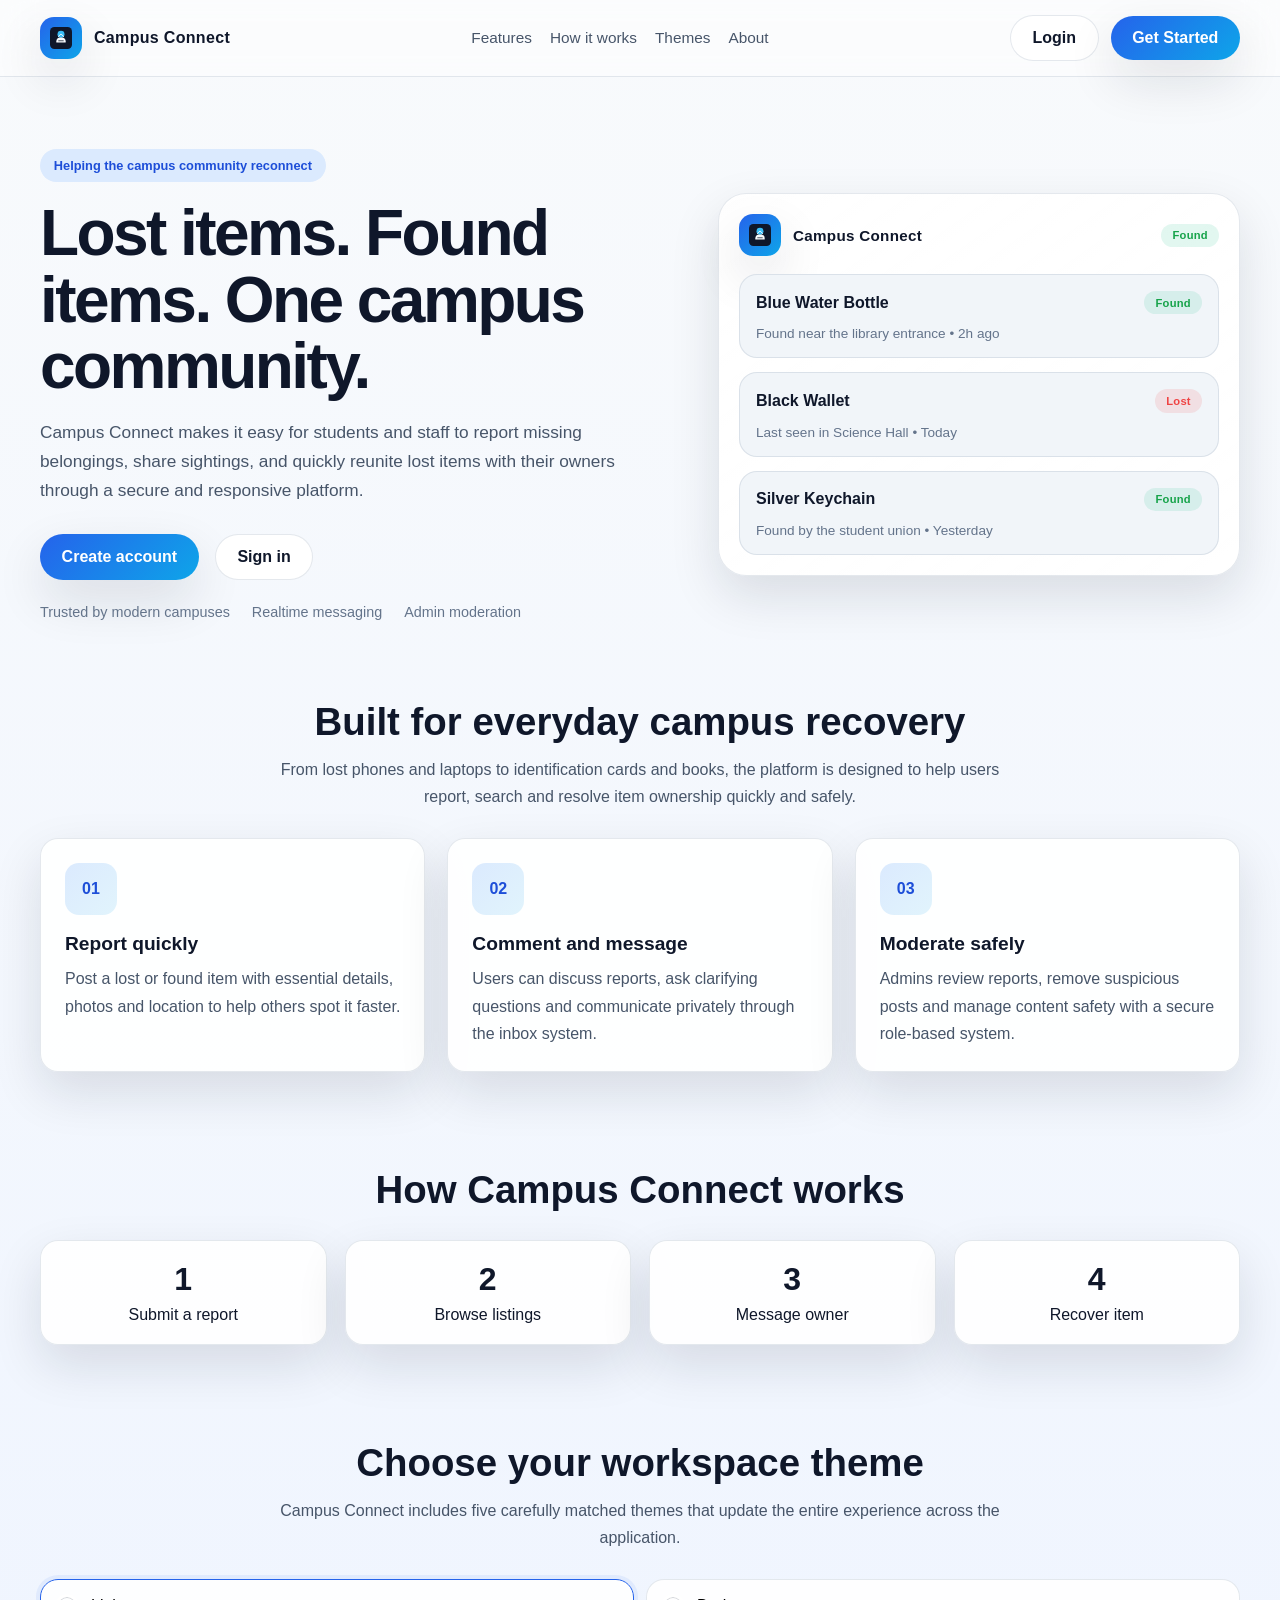
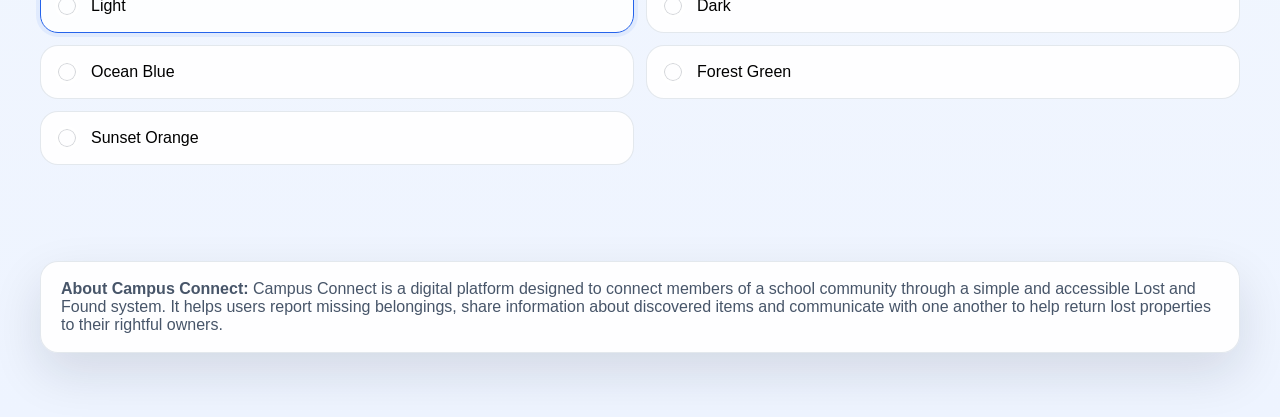
==== index.html @ 0d5a4677 "Initialize Phase 1 foundation for Campus Connect with branding, theming, and auth pages." ====
<!DOCTYPE html>
<html lang="en">
  <head>
    <meta charset="UTF-8" />
    <meta name="viewport" content="width=device-width, initial-scale=1.0" />
    <title>Campus Connect</title>
    <meta name="description" content="Campus Connect helps school communities report lost and found items and reconnect safely." />
    <link rel="stylesheet" href="./css/styles.css" />
  </head>
  <body data-theme="light">
    <div class="app-shell">
      <header class="topbar">
        <div class="container navbar">
          <a class="brand" href="./index.html" aria-label="Campus Connect home">
            <span class="brand-mark">
              <img src="./assets/logo.svg" alt="Campus Connect logo" />
            </span>
            <span>Campus Connect</span>
          </a>

          <nav class="nav-links" aria-label="Main navigation">
            <a href="#features">Features</a>
            <a href="#how-it-works">How it works</a>
            <a href="#themes">Themes</a>
            <a href="#about">About</a>
          </nav>

          <div class="nav-actions">
            <a class="button button-secondary" href="./pages/login.html">Login</a>
            <a class="button button-primary" href="./pages/register.html">Get Started</a>
          </div>
        </div>
      </header>

      <main>
        <section class="hero">
          <div class="container hero-grid">
            <div>
              <span class="kicker">Helping the campus community reconnect</span>
              <h1>Lost items. Found items. One campus community.</h1>
              <p>
                Campus Connect makes it easy for students and staff to report missing belongings,
                share sightings, and quickly reunite lost items with their owners through a secure and responsive platform.
              </p>

              <div class="hero-actions">
                <a class="button button-primary" href="./pages/register.html">Create account</a>
                <a class="button button-secondary" href="./pages/login.html">Sign in</a>
              </div>

              <div class="hero-meta">
                <span>Trusted by modern campuses</span>
                <span>Realtime messaging</span>
                <span>Admin moderation</span>
              </div>
            </div>

            <div class="hero-visual" aria-label="App preview panel">
              <div class="preview-card">
                <div class="preview-header">
                  <div class="brand" style="font-size: 0.95rem;">
                    <span class="brand-mark"><img src="./assets/logo.svg" alt="" /></span>
                    <span>Campus Connect</span>
                  </div>
                  <span class="pill found">Found</span>
                </div>

                <div class="preview-list">
                  <div class="item-card">
                    <div class="item-head">
                      <strong>Blue Water Bottle</strong>
                      <span class="pill found">Found</span>
                    </div>
                    <div class="form-help">Found near the library entrance • 2h ago</div>
                  </div>

                  <div class="item-card">
                    <div class="item-head">
                      <strong>Black Wallet</strong>
                      <span class="pill lost">Lost</span>
                    </div>
                    <div class="form-help">Last seen in Science Hall • Today</div>
                  </div>

                  <div class="item-card">
                    <div class="item-head">
                      <strong>Silver Keychain</strong>
                      <span class="pill found">Found</span>
                    </div>
                    <div class="form-help">Found by the student union • Yesterday</div>
                  </div>
                </div>
              </div>
            </div>
          </div>
        </section>

        <section class="section" id="features">
          <div class="container">
            <div class="section-header">
              <h2>Built for everyday campus recovery</h2>
              <p>
                From lost phones and laptops to identification cards and books, the platform is designed to help users report, search and resolve item ownership quickly and safely.
              </p>
            </div>

            <div class="card-grid">
              <article class="feature-card">
                <div class="feature-icon">01</div>
                <h3>Report quickly</h3>
                <p>Post a lost or found item with essential details, photos and location to help others spot it faster.</p>
              </article>

              <article class="feature-card">
                <div class="feature-icon">02</div>
                <h3>Comment and message</h3>
                <p>Users can discuss reports, ask clarifying questions and communicate privately through the inbox system.</p>
              </article>

              <article class="feature-card">
                <div class="feature-icon">03</div>
                <h3>Moderate safely</h3>
                <p>Admins review reports, remove suspicious posts and manage content safety with a secure role-based system.</p>
              </article>
            </div>
          </div>
        </section>

        <section class="section" id="how-it-works">
          <div class="container">
            <div class="section-header">
              <h2>How Campus Connect works</h2>
            </div>

            <div class="stats-grid">
              <article class="stat-card">
                <strong>1</strong>
                <span>Submit a report</span>
              </article>
              <article class="stat-card">
                <strong>2</strong>
                <span>Browse listings</span>
              </article>
              <article class="stat-card">
                <strong>3</strong>
                <span>Message owner</span>
              </article>
              <article class="stat-card">
                <strong>4</strong>
                <span>Recover item</span>
              </article>
            </div>
          </div>
        </section>

        <section class="section" id="themes">
          <div class="container">
            <div class="section-header">
              <h2>Choose your workspace theme</h2>
              <p>Campus Connect includes five carefully matched themes that update the entire experience across the application.</p>
            </div>

            <div class="theme-panel" aria-label="Theme selector">
              <button class="theme-option" data-theme-option="light" type="button">
                <span class="theme-swatch"></span>
                <span>Light</span>
              </button>
              <button class="theme-option" data-theme-option="dark" type="button">
                <span class="theme-swatch"></span>
                <span>Dark</span>
              </button>
              <button class="theme-option" data-theme-option="ocean" type="button">
                <span class="theme-swatch"></span>
                <span>Ocean Blue</span>
              </button>
              <button class="theme-option" data-theme-option="forest" type="button">
                <span class="theme-swatch"></span>
                <span>Forest Green</span>
              </button>
              <button class="theme-option" data-theme-option="sunset" type="button">
                <span class="theme-swatch"></span>
                <span>Sunset Orange</span>
              </button>
            </div>
          </div>
        </section>

        <section class="section" id="about">
          <div class="container">
            <div class="notice">
              <strong>About Campus Connect:</strong>
              Campus Connect is a digital platform designed to connect members of a school community through a simple and accessible Lost and Found system. It helps users report missing belongings, share information about discovered items and communicate with one another to help return lost properties to their rightful owners.
            </div>
          </div>
        </section>
      </main>
    </div>

    <script src="./js/config.js"></script>
    <script src="./js/app.js"></script>
  </body>
</html>
---- css/styles.css ----
/* Base Design System */
:root {
  --bg: #f8fafc;
  --bg-soft: #eef4ff;
  --surface: rgba(255, 255, 255, 0.9);
  --surface-strong: #ffffff;
  --surface-alt: #f1f5f9;
  --text: #0f172a;
  --text-soft: #475569;
  --text-muted: #64748b;
  --primary: #2563eb;
  --primary-strong: #1d4ed8;
  --primary-soft: #dbeafe;
  --secondary: #0ea5e9;
  --success: #16a34a;
  --warning: #f59e0b;
  --danger: #ef4444;
  --border: rgba(148, 163, 184, 0.25);
  --shadow: 0 20px 50px rgba(15, 23, 42, 0.12);
  --radius: 18px;
  --radius-sm: 12px;
  --navbar-height: 76px;
  --container: min(1200px, calc(100vw - 32px));
}

body[data-theme='light'] {
  --bg: #f8fafc;
  --bg-soft: #eef4ff;
  --surface: rgba(255, 255, 255, 0.9);
  --surface-strong: #ffffff;
  --surface-alt: #f1f5f9;
  --text: #0f172a;
  --text-soft: #475569;
  --text-muted: #64748b;
  --primary: #2563eb;
  --primary-strong: #1d4ed8;
  --primary-soft: #dbeafe;
  --secondary: #0ea5e9;
  --success: #16a34a;
  --warning: #f59e0b;
  --danger: #ef4444;
  --border: rgba(148, 163, 184, 0.25);
  --shadow: 0 20px 50px rgba(15, 23, 42, 0.12);
}

body[data-theme='dark'] {
  --bg: #020817;
  --bg-soft: #0f172a;
  --surface: rgba(15, 23, 42, 0.88);
  --surface-strong: #0f172a;
  --surface-alt: #111827;
  --text: #e2e8f0;
  --text-soft: #cbd5e1;
  --text-muted: #94a3b8;
  --primary: #38bdf8;
  --primary-strong: #0ea5e9;
  --primary-soft: rgba(56, 189, 248, 0.14);
  --secondary: #8b5cf6;
  --success: #4ade80;
  --warning: #fbbf24;
  --danger: #f87171;
  --border: rgba(148, 163, 184, 0.18);
  --shadow: 0 24px 60px rgba(2, 6, 23, 0.5);
}

body[data-theme='ocean'] {
  --bg: #f0fdfa;
  --bg-soft: #dff6ff;
  --surface: rgba(255, 255, 255, 0.9);
  --surface-strong: #ffffff;
  --surface-alt: #ecfeff;
  --text: #082f49;
  --text-soft: #0f172a;
  --text-muted: #475569;
  --primary: #0ea5e9;
  --primary-strong: #0284c7;
  --primary-soft: #dff6ff;
  --secondary: #14b8a6;
  --success: #10b981;
  --warning: #f59e0b;
  --danger: #ef4444;
  --border: rgba(14, 165, 233, 0.2);
  --shadow: 0 20px 52px rgba(14, 116, 144, 0.18);
}

body[data-theme='forest'] {
  --bg: #f0fdf4;
  --bg-soft: #dcfce7;
  --surface: rgba(255, 255, 255, 0.92);
  --surface-strong: #ffffff;
  --surface-alt: #f0fdf4;
  --text: #052e16;
  --text-soft: #14532d;
  --text-muted: #4d7c0f;
  --primary: #16a34a;
  --primary-strong: #15803d;
  --primary-soft: #dcfce7;
  --secondary: #65a30d;
  --success: #22c55e;
  --warning: #f59e0b;
  --danger: #ef4444;
  --border: rgba(22, 163, 74, 0.18);
  --shadow: 0 20px 52px rgba(21, 128, 61, 0.14);
}

body[data-theme='sunset'] {
  --bg: #fff7ed;
  --bg-soft: #ffedd5;
  --surface: rgba(255, 255, 255, 0.94);
  --surface-strong: #ffffff;
  --surface-alt: #fff7ed;
  --text: #431407;
  --text-soft: #7c2d12;
  --text-muted: #9a5a2f;
  --primary: #f97316;
  --primary-strong: #ea580c;
  --primary-soft: #ffedd5;
  --secondary: #fb7185;
  --success: #22c55e;
  --warning: #f59e0b;
  --danger: #ef4444;
  --border: rgba(249, 115, 22, 0.2);
  --shadow: 0 20px 52px rgba(234, 88, 12, 0.13);
}

* { box-sizing: border-box; }
html { scroll-behavior: smooth; }
body {
  margin: 0;
  font-family: "Segoe UI", Tahoma, Geneva, Verdana, sans-serif;
  background: linear-gradient(180deg, var(--bg) 0%, var(--bg-soft) 100%);
  color: var(--text);
  transition: background 0.25s ease, color 0.25s ease;
}

a { text-decoration: none; color: inherit; }
img { max-width: 100%; display: block; }
button, input, select, textarea { font: inherit; }

.container {
  width: var(--container);
  margin: 0 auto;
}

.app-shell {
  min-height: 100vh;
}

.topbar {
  position: sticky;
  top: 0;
  z-index: 20;
  backdrop-filter: blur(16px);
  background: rgba(255, 255, 255, 0.48);
  border-bottom: 1px solid var(--border);
}

body[data-theme='dark'] .topbar {
  background: rgba(2, 8, 23, 0.7);
}

.navbar {
  display: flex;
  align-items: center;
  justify-content: space-between;
  gap: 16px;
  min-height: var(--navbar-height);
}

.brand {
  display: inline-flex;
  align-items: center;
  gap: 12px;
  font-weight: 700;
  letter-spacing: 0.02em;
}

.brand-mark {
  width: 42px;
  height: 42px;
  border-radius: 14px;
  background: linear-gradient(135deg, var(--primary), var(--secondary));
  display: grid;
  place-items: center;
  box-shadow: var(--shadow);
}

.brand-mark img {
  width: 22px;
  height: 22px;
}

.nav-links {
  display: flex;
  align-items: center;
  gap: 18px;
  color: var(--text-soft);
  font-size: 0.96rem;
}

.nav-links a:hover { color: var(--primary); }

.nav-actions {
  display: flex;
  align-items: center;
  gap: 12px;
}

.button {
  border: none;
  border-radius: 999px;
  padding: 0.82rem 1.35rem;
  font-weight: 700;
  transition: transform 0.2s ease, box-shadow 0.2s ease, background 0.2s ease;
  cursor: pointer;
  display: inline-flex;
  align-items: center;
  justify-content: center;
  gap: 8px;
}

.button:hover {
  transform: translateY(-1px);
}

.button-primary {
  background: linear-gradient(135deg, var(--primary), var(--secondary));
  color: white;
  box-shadow: var(--shadow);
}

.button-secondary {
  background: var(--surface-strong);
  color: var(--text);
  border: 1px solid var(--border);
}

button:focus-visible, input:focus-visible, select:focus-visible, textarea:focus-visible {
  outline: 2px solid var(--primary);
  outline-offset: 2px;
}

.hero {
  padding: 72px 0 48px;
}

.hero-grid {
  display: grid;
  grid-template-columns: 1.1fr 0.9fr;
  gap: 40px;
  align-items: center;
}

.kicker {
  display: inline-flex;
  align-items: center;
  gap: 8px;
  background: var(--primary-soft);
  color: var(--primary-strong);
  border: 1px solid transparent;
  border-radius: 999px;
  padding: 0.5rem 0.8rem;
  margin-bottom: 18px;
  font-size: 0.8rem;
  font-weight: 700;
}

.hero h1 {
  font-size: clamp(2.35rem, 5vw, 4.5rem);
  line-height: 1.04;
  margin: 0 0 18px;
  letter-spacing: -0.04em;
}

.hero p {
  color: var(--text-soft);
  font-size: 1.08rem;
  line-height: 1.7;
  margin: 0 0 28px;
  max-width: 600px;
}

.hero-actions {
  display: flex;
  flex-wrap: wrap;
  gap: 16px;
  margin-bottom: 24px;
}

.hero-meta {
  display: flex;
  align-items: center;
  flex-wrap: wrap;
  gap: 22px;
  color: var(--text-muted);
  font-size: 0.9rem;
}

.hero-visual {
  position: relative;
}

.preview-card {
  background: linear-gradient(145deg, var(--surface), var(--surface-strong));
  border: 1px solid var(--border);
  border-radius: 28px;
  padding: 20px;
  box-shadow: var(--shadow);
}

.preview-header {
  display: flex;
  align-items: center;
  justify-content: space-between;
  margin-bottom: 18px;
}

.preview-avatar {
  width: 52px;
  height: 52px;
  border-radius: 50%;
  background: linear-gradient(135deg, var(--primary), var(--secondary));
}

.preview-list {
  display: grid;
  gap: 14px;
}

.item-card {
  background: var(--surface-alt);
  border: 1px solid var(--border);
  border-radius: 18px;
  padding: 16px;
}

.item-head {
  display: flex;
  justify-content: space-between;
  align-items: center;
  gap: 12px;
  margin-bottom: 12px;
}

.pill {
  display: inline-flex;
  align-items: center;
  justify-content: center;
  padding: 0.35rem 0.7rem;
  border-radius: 999px;
  font-size: 0.7rem;
  font-weight: 700;
  letter-spacing: 0.02em;
}

.pill.lost {
  background: rgba(239, 68, 68, 0.12);
  color: var(--danger);
}

.pill.found {
  background: rgba(16, 185, 129, 0.12);
  color: var(--success);
}

.section {
  padding: 32px 0 64px;
}

.section-header {
  max-width: 760px;
  margin: 0 auto 28px;
  text-align: center;
}

.section-header h2 {
  margin: 0 0 12px;
  font-size: clamp(2rem, 3vw, 3rem);
}

.section-header p {
  margin: 0;
  color: var(--text-soft);
  line-height: 1.7;
}

.card-grid {
  display: grid;
  grid-template-columns: repeat(3, minmax(0, 1fr));
  gap: 22px;
}

.feature-card, .stat-card, .auth-card, .theme-option, .message-card {
  background: var(--surface);
  border: 1px solid var(--border);
  border-radius: var(--radius);
  box-shadow: var(--shadow);
}

.feature-card {
  padding: 24px;
}

.feature-icon {
  width: 52px;
  height: 52px;
  border-radius: 14px;
  display: grid;
  place-items: center;
  background: linear-gradient(135deg, var(--primary-soft), rgba(14, 165, 233, 0.12));
  color: var(--primary-strong);
  font-weight: 700;
  margin-bottom: 18px;
}

.feature-card h3 {
  margin: 0 0 10px;
  font-size: 1.2rem;
}

.feature-card p {
  margin: 0;
  color: var(--text-soft);
  line-height: 1.7;
}

.stats-grid {
  display: grid;
  grid-template-columns: repeat(4, minmax(0, 1fr));
  gap: 18px;
}

.stat-card {
  padding: 20px;
  text-align: center;
}

.stat-card strong {
  display: block;
  font-size: 2rem;
  margin-bottom: 8px;
}

.auth-page {
  min-height: calc(100vh - 80px);
  display: grid;
  place-items: center;
  padding: 48px 0;
}

.auth-card {
  width: min(100%, 560px);
  padding: 28px;
}

.auth-card h1 {
  margin: 0 0 10px;
  font-size: clamp(2rem, 4vw, 2.5rem);
}

.auth-card .subtitle {
  margin: 0 0 24px;
  color: var(--text-soft);
}

.form-grid {
  display: grid;
  gap: 16px;
}

.form-row {
  display: grid;
  grid-template-columns: 1fr 1fr;
  gap: 14px;
}

.field {
  display: grid;
  gap: 8px;
}

.field label {
  font-size: 0.92rem;
  color: var(--text-soft);
  font-weight: 600;
}

.field input, .field select, .field textarea {
  width: 100%;
  border: 1px solid var(--border);
  background: var(--surface-strong);
  color: var(--text);
  border-radius: 14px;
  padding: 0.9rem 0.95rem;
  transition: border 0.2s ease, box-shadow 0.2s ease;
}

.field input:focus, .field select:focus, .field textarea:focus {
  border-color: var(--primary);
  box-shadow: 0 0 0 4px rgba(37, 99, 235, 0.08);
}

.inline-row {
  display: flex;
  align-items: center;
  justify-content: space-between;
  gap: 12px;
  color: var(--text-soft);
  font-size: 0.9rem;
}

.inline-row label {
  display: inline-flex;
  align-items: center;
  gap: 8px;
}

.theme-panel {
  display: grid;
  grid-template-columns: repeat(2, minmax(0, 1fr));
  gap: 12px;
  margin-top: 24px;
}

.theme-option {
  padding: 14px;
  display: flex;
  align-items: center;
  gap: 12px;
  cursor: pointer;
}

.theme-swatch {
  width: 24px;
  height: 24px;
  border-radius: 50%;
  border: 3px solid rgba(255,255,255,0.7);
  box-shadow: inset 0 0 0 1px rgba(15,23,42,0.18);
}

.theme-option[data-theme='light'] .theme-swatch { background: linear-gradient(135deg, #f8fafc, #2563eb); }
.theme-option[data-theme='dark'] .theme-swatch { background: linear-gradient(135deg, #020817, #38bdf8); }
.theme-option[data-theme='ocean'] .theme-swatch { background: linear-gradient(135deg, #e0f2fe, #0ea5e9); }
.theme-option[data-theme='forest'] .theme-swatch { background: linear-gradient(135deg, #dcfce7, #16a34a); }
.theme-option[data-theme='sunset'] .theme-swatch { background: linear-gradient(135deg, #ffedd5, #f97316); }

.status-message {
  margin-top: 12px;
  padding: 0.8rem 1rem;
  border-radius: 12px;
  font-size: 0.92rem;
  display: none;
}

.status-message.show {
  display: block;
}

.status-message.success {
  background: rgba(22, 163, 74, 0.12);
  color: #166534;
}

.status-message.error {
  background: rgba(239, 68, 68, 0.12);
  color: #991b1b;
}

.form-help {
  color: var(--text-muted);
  font-size: 0.85rem;
}

.notice {
  background: var(--surface);
  border: 1px solid var(--border);
  border-radius: var(--radius);
  padding: 18px 20px;
  color: var(--text-soft);
  box-shadow: var(--shadow);
}

@media (max-width: 900px) {
  .hero-grid,
  .card-grid,
  .stats-grid,
  .form-row,
  .theme-panel {
    grid-template-columns: 1fr;
  }

  .nav-links {
    display: none;
  }
}

@media (max-width: 560px) {
  .navbar {
    flex-wrap: wrap;
    padding: 12px 0;
  }

  .nav-actions {
    width: 100%;
    justify-content: space-between;
  }

  .button {
    width: 100%;
  }

  .hero {
    padding-top: 42px;
  }
}
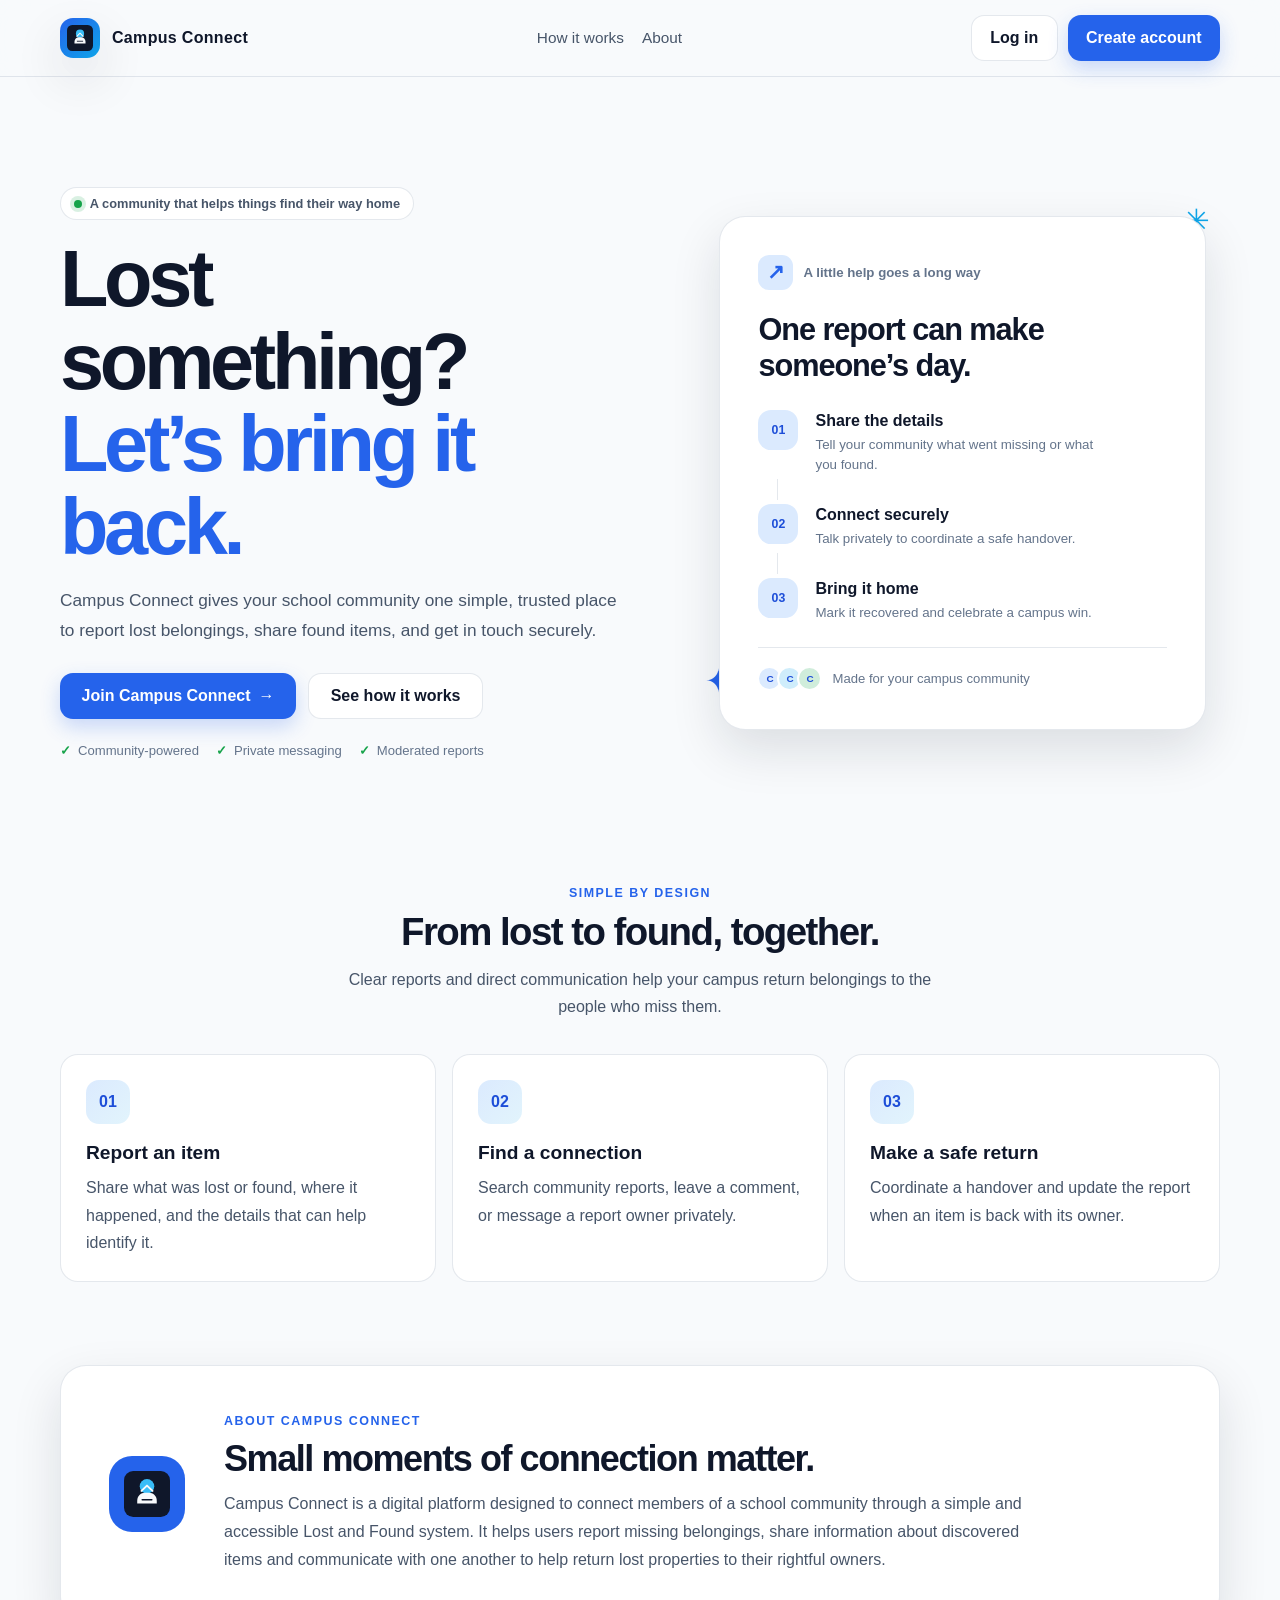
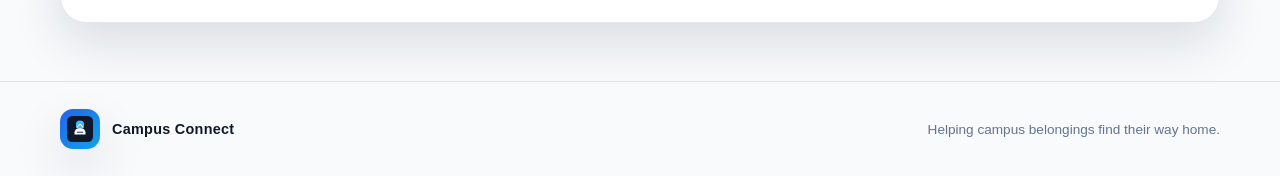
==== commit d359f8fa: "Complete Phase 1 responsive pages and wire real Supabase email authentication foundation." ====
--- a/index.html
+++ b/index.html
@@ -3,31 +3,28 @@
   <head>
     <meta charset="UTF-8" />
     <meta name="viewport" content="width=device-width, initial-scale=1.0" />
-    <title>Campus Connect</title>
+    <meta name="theme-color" content="#f6f8fc" />
     <meta name="description" content="Campus Connect helps school communities report lost and found items and reconnect safely." />
+    <title>Campus Connect | Find what matters</title>
+    <link rel="icon" href="./assets/logo.svg" type="image/svg+xml" />
     <link rel="stylesheet" href="./css/styles.css" />
+    <link rel="stylesheet" href="./css/phase1-polish.css" />
   </head>
   <body data-theme="light">
     <div class="app-shell">
       <header class="topbar">
         <div class="container navbar">
           <a class="brand" href="./index.html" aria-label="Campus Connect home">
-            <span class="brand-mark">
-              <img src="./assets/logo.svg" alt="Campus Connect logo" />
-            </span>
+            <span class="brand-mark"><img src="./assets/logo.svg" alt="" /></span>
             <span>Campus Connect</span>
           </a>
-
           <nav class="nav-links" aria-label="Main navigation">
-            <a href="#features">Features</a>
             <a href="#how-it-works">How it works</a>
-            <a href="#themes">Themes</a>
             <a href="#about">About</a>
           </nav>
-
           <div class="nav-actions">
-            <a class="button button-secondary" href="./pages/login.html">Login</a>
-            <a class="button button-primary" href="./pages/register.html">Get Started</a>
+            <a class="button button-secondary" href="./pages/login.html">Log in</a>
+            <a class="button button-primary" href="./pages/register.html">Create account</a>
           </div>
         </div>
       </header>
@@ -35,168 +32,53 @@
       <main>
         <section class="hero">
           <div class="container hero-grid">
-            <div>
-              <span class="kicker">Helping the campus community reconnect</span>
-              <h1>Lost items. Found items. One campus community.</h1>
-              <p>
-                Campus Connect makes it easy for students and staff to report missing belongings,
-                share sightings, and quickly reunite lost items with their owners through a secure and responsive platform.
-              </p>
-
+            <div class="hero-copy">
+              <span class="kicker"><span class="status-dot" aria-hidden="true"></span> A community that helps things find their way home</span>
+              <h1>Lost something? <span>Let’s bring it back.</span></h1>
+              <p>Campus Connect gives your school community one simple, trusted place to report lost belongings, share found items, and get in touch securely.</p>
               <div class="hero-actions">
-                <a class="button button-primary" href="./pages/register.html">Create account</a>
-                <a class="button button-secondary" href="./pages/login.html">Sign in</a>
+                <a class="button button-primary" href="./pages/register.html">Join Campus Connect <span aria-hidden="true">→</span></a>
+                <a class="button button-secondary" href="#how-it-works">See how it works</a>
               </div>
-
-              <div class="hero-meta">
-                <span>Trusted by modern campuses</span>
-                <span>Realtime messaging</span>
-                <span>Admin moderation</span>
+              <div class="hero-meta" aria-label="Platform highlights">
+                <span>Community-powered</span><span>Private messaging</span><span>Moderated reports</span>
               </div>
             </div>
-
-            <div class="hero-visual" aria-label="App preview panel">
-              <div class="preview-card">
-                <div class="preview-header">
-                  <div class="brand" style="font-size: 0.95rem;">
-                    <span class="brand-mark"><img src="./assets/logo.svg" alt="" /></span>
-                    <span>Campus Connect</span>
-                  </div>
-                  <span class="pill found">Found</span>
+            <div class="hero-visual" aria-label="How items make their way home">
+              <div class="journey-card">
+                <div class="journey-topline"><span class="journey-icon" aria-hidden="true">↗</span><span class="journey-label">A little help goes a long way</span></div>
+                <h2>One report can make someone’s day.</h2>
+                <div class="journey-steps">
+                  <div class="journey-step"><span class="step-number">01</span><span><strong>Share the details</strong><small>Tell your community what went missing or what you found.</small></span></div>
+                  <div class="journey-connector" aria-hidden="true"></div>
+                  <div class="journey-step"><span class="step-number">02</span><span><strong>Connect securely</strong><small>Talk privately to coordinate a safe handover.</small></span></div>
+                  <div class="journey-connector" aria-hidden="true"></div>
+                  <div class="journey-step"><span class="step-number">03</span><span><strong>Bring it home</strong><small>Mark it recovered and celebrate a campus win.</small></span></div>
                 </div>
-
-                <div class="preview-list">
-                  <div class="item-card">
-                    <div class="item-head">
-                      <strong>Blue Water Bottle</strong>
-                      <span class="pill found">Found</span>
-                    </div>
-                    <div class="form-help">Found near the library entrance • 2h ago</div>
-                  </div>
-
-                  <div class="item-card">
-                    <div class="item-head">
-                      <strong>Black Wallet</strong>
-                      <span class="pill lost">Lost</span>
-                    </div>
-                    <div class="form-help">Last seen in Science Hall • Today</div>
-                  </div>
-
-                  <div class="item-card">
-                    <div class="item-head">
-                      <strong>Silver Keychain</strong>
-                      <span class="pill found">Found</span>
-                    </div>
-                    <div class="form-help">Found by the student union • Yesterday</div>
-                  </div>
-                </div>
+                <div class="journey-footer"><span class="mini-avatars" aria-hidden="true"><i> C </i><i> C </i><i> C </i></span><span>Made for your campus community</span></div>
               </div>
-            </div>
-          </div>
-        </section>
-
-        <section class="section" id="features">
-          <div class="container">
-            <div class="section-header">
-              <h2>Built for everyday campus recovery</h2>
-              <p>
-                From lost phones and laptops to identification cards and books, the platform is designed to help users report, search and resolve item ownership quickly and safely.
-              </p>
-            </div>
-
-            <div class="card-grid">
-              <article class="feature-card">
-                <div class="feature-icon">01</div>
-                <h3>Report quickly</h3>
-                <p>Post a lost or found item with essential details, photos and location to help others spot it faster.</p>
-              </article>
-
-              <article class="feature-card">
-                <div class="feature-icon">02</div>
-                <h3>Comment and message</h3>
-                <p>Users can discuss reports, ask clarifying questions and communicate privately through the inbox system.</p>
-              </article>
-
-              <article class="feature-card">
-                <div class="feature-icon">03</div>
-                <h3>Moderate safely</h3>
-                <p>Admins review reports, remove suspicious posts and manage content safety with a secure role-based system.</p>
-              </article>
+              <span class="decor decor-one" aria-hidden="true">✳</span><span class="decor decor-two" aria-hidden="true">✦</span>
             </div>
           </div>
         </section>
 
         <section class="section" id="how-it-works">
           <div class="container">
-            <div class="section-header">
-              <h2>How Campus Connect works</h2>
-            </div>
-
-            <div class="stats-grid">
-              <article class="stat-card">
-                <strong>1</strong>
-                <span>Submit a report</span>
-              </article>
-              <article class="stat-card">
-                <strong>2</strong>
-                <span>Browse listings</span>
-              </article>
-              <article class="stat-card">
-                <strong>3</strong>
-                <span>Message owner</span>
-              </article>
-              <article class="stat-card">
-                <strong>4</strong>
-                <span>Recover item</span>
-              </article>
+            <div class="section-header"><span class="eyebrow">Simple by design</span><h2>From lost to found, together.</h2><p>Clear reports and direct communication help your campus return belongings to the people who miss them.</p></div>
+            <div class="card-grid">
+              <article class="feature-card"><div class="feature-icon">01</div><h3>Report an item</h3><p>Share what was lost or found, where it happened, and the details that can help identify it.</p></article>
+              <article class="feature-card"><div class="feature-icon">02</div><h3>Find a connection</h3><p>Search community reports, leave a comment, or message a report owner privately.</p></article>
+              <article class="feature-card"><div class="feature-icon">03</div><h3>Make a safe return</h3><p>Coordinate a handover and update the report when an item is back with its owner.</p></article>
             </div>
           </div>
         </section>
 
-        <section class="section" id="themes">
-          <div class="container">
-            <div class="section-header">
-              <h2>Choose your workspace theme</h2>
-              <p>Campus Connect includes five carefully matched themes that update the entire experience across the application.</p>
-            </div>
-
-            <div class="theme-panel" aria-label="Theme selector">
-              <button class="theme-option" data-theme-option="light" type="button">
-                <span class="theme-swatch"></span>
-                <span>Light</span>
-              </button>
-              <button class="theme-option" data-theme-option="dark" type="button">
-                <span class="theme-swatch"></span>
-                <span>Dark</span>
-              </button>
-              <button class="theme-option" data-theme-option="ocean" type="button">
-                <span class="theme-swatch"></span>
-                <span>Ocean Blue</span>
-              </button>
-              <button class="theme-option" data-theme-option="forest" type="button">
-                <span class="theme-swatch"></span>
-                <span>Forest Green</span>
-              </button>
-              <button class="theme-option" data-theme-option="sunset" type="button">
-                <span class="theme-swatch"></span>
-                <span>Sunset Orange</span>
-              </button>
-            </div>
-          </div>
-        </section>
-
-        <section class="section" id="about">
-          <div class="container">
-            <div class="notice">
-              <strong>About Campus Connect:</strong>
-              Campus Connect is a digital platform designed to connect members of a school community through a simple and accessible Lost and Found system. It helps users report missing belongings, share information about discovered items and communicate with one another to help return lost properties to their rightful owners.
-            </div>
-          </div>
+        <section class="section about-section" id="about">
+          <div class="container about-panel"><div class="about-mark"><img src="./assets/logo.svg" alt="Campus Connect logo" /></div><div><span class="eyebrow">About Campus Connect</span><h2>Small moments of connection matter.</h2><p>Campus Connect is a digital platform designed to connect members of a school community through a simple and accessible Lost and Found system. It helps users report missing belongings, share information about discovered items and communicate with one another to help return lost properties to their rightful owners.</p></div></div>
         </section>
       </main>
+      <footer class="site-footer"><div class="container"><a class="brand" href="./index.html"><span class="brand-mark"><img src="./assets/logo.svg" alt="" /></span><span>Campus Connect</span></a><span>Helping campus belongings find their way home.</span></div></footer>
     </div>
-
-    <script src="./js/config.js"></script>
     <script src="./js/app.js"></script>
   </body>
 </html>
--- a/css/phase1-polish.css
+++ b/css/phase1-polish.css
@@ -0,0 +1,114 @@
+/* Phase 1 refinements and mobile-first presentation */
+:root { --container: min(1160px, calc(100vw - 40px)); }
+body { background: var(--bg); }
+.topbar { background: color-mix(in srgb, var(--bg) 88%, transparent); }
+.navbar { min-height: 76px; }
+.brand { color: var(--text); }
+.brand-mark { width: 40px; height: 40px; border-radius: 13px; }
+.brand-mark img { width: 26px; height: 26px; }
+.nav-actions { gap: 10px; }
+.nav-actions .button { width: auto; padding: .7rem 1.15rem; }
+.button { min-height: 46px; border-radius: 13px; }
+.button-primary { background: var(--primary); box-shadow: 0 8px 20px color-mix(in srgb, var(--primary) 23%, transparent); }
+.button-primary:hover { background: var(--primary-strong); }
+.button-secondary { background: var(--surface-strong); }
+.hero { padding: clamp(56px, 9vw, 110px) 0 70px; overflow: hidden; }
+.hero-grid { grid-template-columns: minmax(0, 1.05fr) minmax(340px, .95fr); gap: clamp(30px, 6vw, 80px); }
+.hero h1 { max-width: 700px; font-size: clamp(2.8rem, 6.2vw, 5rem); letter-spacing: -.055em; }
+.hero h1 span { color: var(--primary); }
+.hero p { max-width: 560px; font-size: 1.08rem; }
+.hero-actions { gap: 12px; }
+.hero-meta { gap: 17px; font-size: .82rem; }
+.hero-meta span::before { content: '✓'; color: var(--success); margin-right: 7px; font-weight: 800; }
+.kicker { background: var(--surface-strong); border: 1px solid var(--border); color: var(--text-soft); }
+.status-dot { width: 8px; height: 8px; border-radius: 50%; background: var(--success); box-shadow: 0 0 0 4px color-mix(in srgb, var(--success) 16%, transparent); }
+.hero-visual { padding: 14px; }
+.journey-card { position: relative; z-index: 1; background: var(--surface-strong); border: 1px solid var(--border); border-radius: 26px; padding: clamp(22px, 4vw, 38px); box-shadow: var(--shadow); }
+.journey-topline { display: flex; align-items: center; gap: 10px; color: var(--text-muted); font-size: .83rem; font-weight: 650; }
+.journey-icon { display: grid; place-items: center; width: 35px; height: 35px; border-radius: 11px; background: var(--primary-soft); color: var(--primary); font-size: 1.3rem; }
+.journey-card h2 { margin: 22px 0 26px; font-size: clamp(1.45rem, 2.4vw, 2rem); letter-spacing: -.035em; }
+.journey-steps { display: grid; gap: 0; }
+.journey-step { display: grid; grid-template-columns: 44px 1fr; gap: 13px; align-items: start; }
+.step-number { display: grid; place-items: center; width: 40px; height: 40px; border-radius: 13px; color: var(--primary-strong); background: var(--primary-soft); font-size: .77rem; font-weight: 800; }
+.journey-step strong, .journey-step small { display: block; }
+.journey-step strong { padding-top: 2px; margin-bottom: 5px; }
+.journey-step small { max-width: 300px; color: var(--text-muted); line-height: 1.5; }
+.journey-connector { height: 21px; width: 1px; margin: 4px 0 4px 19px; background: var(--border); }
+.journey-footer { display: flex; align-items: center; gap: 10px; border-top: 1px solid var(--border); margin-top: 24px; padding-top: 18px; color: var(--text-muted); font-size: .82rem; }
+.mini-avatars { display: flex; padding-left: 4px; }
+.mini-avatars i { display: grid; place-items: center; width: 25px; height: 25px; margin-left: -5px; border: 2px solid var(--surface-strong); border-radius: 50%; background: var(--primary-soft); color: var(--primary-strong); font-size: .62rem; font-style: normal; font-weight: 800; }
+.mini-avatars i:nth-child(2) { background: color-mix(in srgb, var(--secondary) 20%, var(--surface-strong)); }
+.mini-avatars i:nth-child(3) { background: color-mix(in srgb, var(--success) 20%, var(--surface-strong)); }
+.decor { position: absolute; z-index: 0; color: var(--secondary); font-size: 2rem; }
+.decor-one { top: 0; right: 2%; }
+.decor-two { left: 0; bottom: 8%; color: var(--primary); }
+.section { padding: 58px 0; }
+.section-header { margin-bottom: 34px; }
+.eyebrow { display: block; margin-bottom: 10px; color: var(--primary); font-size: .78rem; font-weight: 800; letter-spacing: .12em; text-transform: uppercase; }
+.section-header h2, .about-panel h2 { letter-spacing: -.04em; }
+.section-header p { max-width: 620px; margin: 0 auto; }
+.card-grid { gap: 16px; }
+.feature-card { padding: 25px; box-shadow: none; transition: transform .18s ease, box-shadow .18s ease; }
+.feature-card:hover { transform: translateY(-3px); box-shadow: var(--shadow); }
+.feature-icon { width: 44px; height: 44px; border-radius: 13px; }
+.about-section { padding-top: 25px; }
+.about-panel { display: grid; grid-template-columns: 90px 1fr; gap: 25px; align-items: center; padding: clamp(24px, 5vw, 48px); border: 1px solid var(--border); border-radius: 26px; background: var(--surface-strong); box-shadow: var(--shadow); }
+.about-mark { display: grid; place-items: center; width: 76px; height: 76px; border-radius: 23px; background: var(--primary); }
+.about-mark img { width: 46px; height: 46px; }
+.about-panel h2 { margin: 0 0 10px; font-size: clamp(1.6rem, 3vw, 2.25rem); }
+.about-panel p { max-width: 820px; margin: 0; color: var(--text-soft); line-height: 1.75; }
+.site-footer { padding: 27px 0; border-top: 1px solid var(--border); color: var(--text-muted); font-size: .85rem; }
+.site-footer .container { display: flex; align-items: center; justify-content: space-between; gap: 20px; }
+.site-footer .brand { font-size: .9rem; }
+.auth-page { min-height: calc(100vh - 76px); padding: 48px 20px; }
+.auth-card { width: min(100%, 500px); padding: clamp(24px, 5vw, 40px); border-radius: 24px; }
+.auth-back { display: inline-block; margin-bottom: 28px; color: var(--text-muted); font-size: .88rem; font-weight: 650; }
+.auth-card h1 { margin-bottom: 9px; font-size: clamp(2rem, 5vw, 2.6rem); letter-spacing: -.045em; }
+.auth-card .subtitle { line-height: 1.6; margin-bottom: 25px; }
+.form-grid { gap: 17px; }
+.field { gap: 7px; }
+.field label { color: var(--text); font-size: .88rem; font-weight: 700; }
+.field input { min-height: 49px; border-color: var(--border); border-radius: 12px; background: var(--surface-strong); }
+.field input:focus { border-color: var(--primary); box-shadow: 0 0 0 3px color-mix(in srgb, var(--primary) 13%, transparent); }
+.field-hint, .recovery-note { color: var(--text-muted); font-size: .79rem; line-height: 1.55; }
+.auth-submit { width: 100%; margin-top: 3px; }
+.auth-submit:disabled { opacity: .7; cursor: wait; }
+.auth-switch { margin: 22px 0 0; text-align: center; color: var(--text-muted); font-size: .9rem; }
+.auth-switch a, .inline-row > a { color: var(--primary); font-weight: 750; }
+.remember-option { display: inline-flex; align-items: center; gap: 8px; }
+.remember-option input { accent-color: var(--primary); }
+.inline-row { font-size: .85rem; }
+.status-message { line-height: 1.5; }
+.status-message.success { color: var(--success); background: color-mix(in srgb, var(--success) 12%, var(--surface-strong)); }
+.status-message.error { color: var(--danger); background: color-mix(in srgb, var(--danger) 10%, var(--surface-strong)); }
+.recovery-note { margin: 24px 0 0; padding: 13px 15px; border-radius: 12px; background: var(--surface-alt); }
+body[data-theme='dark'] .topbar { background: color-mix(in srgb, var(--bg) 88%, transparent); }
+body[data-theme='dark'] .field input { color-scheme: dark; }
+@media (max-width: 900px) { .hero-grid { grid-template-columns: 1fr; } .hero-copy { max-width: 720px; } .hero-visual { width: min(100%, 600px); margin: 0 auto; } .card-grid { grid-template-columns: repeat(2, minmax(0, 1fr)); } }
+@media (max-width: 600px) {
+  :root { --container: calc(100vw - 32px); }
+  .navbar { flex-wrap: nowrap; padding: 10px 0; }
+  .nav-actions { width: auto; }
+  .nav-actions .button { width: auto; padding: .63rem .8rem; font-size: .82rem; }
+  .nav-actions .button-secondary { display: none; }
+  .hero { padding: 48px 0 38px; }
+  .hero h1 { font-size: clamp(2.55rem, 12vw, 3.7rem); }
+  .hero p { font-size: 1rem; }
+  .hero-actions { display: grid; grid-template-columns: 1fr; }
+  .hero-meta { display: grid; gap: 9px; }
+  .hero-visual { padding: 7px 0; }
+  .journey-card { padding: 23px 20px; border-radius: 21px; }
+  .section { padding: 42px 0; }
+  .card-grid { grid-template-columns: 1fr; }
+  .feature-card { padding: 22px; }
+  .about-panel { grid-template-columns: 1fr; gap: 17px; border-radius: 21px; }
+  .about-mark { width: 62px; height: 62px; border-radius: 19px; }
+  .about-mark img { width: 38px; height: 38px; }
+  .site-footer .container { align-items: flex-start; flex-direction: column; }
+  .auth-page { min-height: calc(100vh - 65px); padding: 28px 16px; }
+  .auth-card { padding: 24px 20px; border-radius: 20px; }
+  .auth-back { margin-bottom: 23px; }
+  .form-row { grid-template-columns: 1fr; }
+  .inline-row { align-items: flex-start; }
+}
+@media (prefers-reduced-motion: reduce) { *, *::before, *::after { scroll-behavior: auto !important; transition-duration: .01ms !important; animation-duration: .01ms !important; } }
